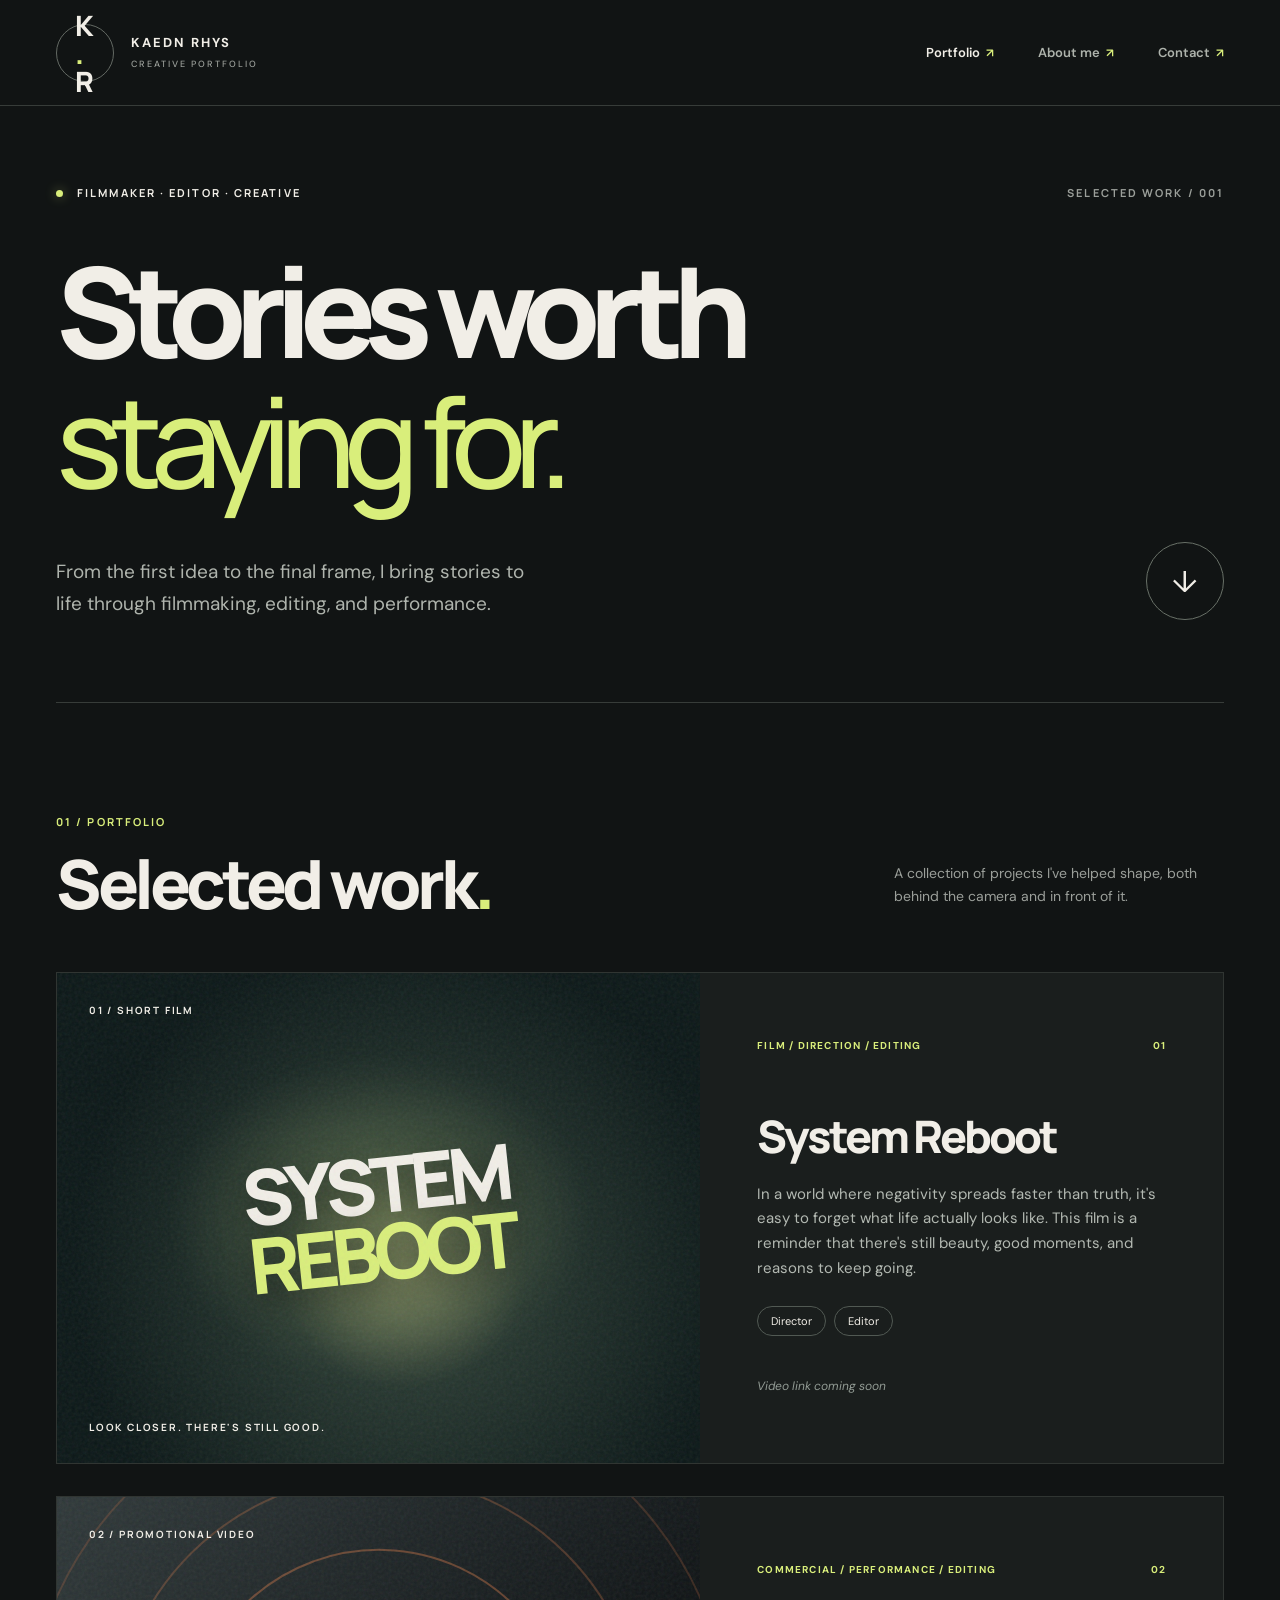
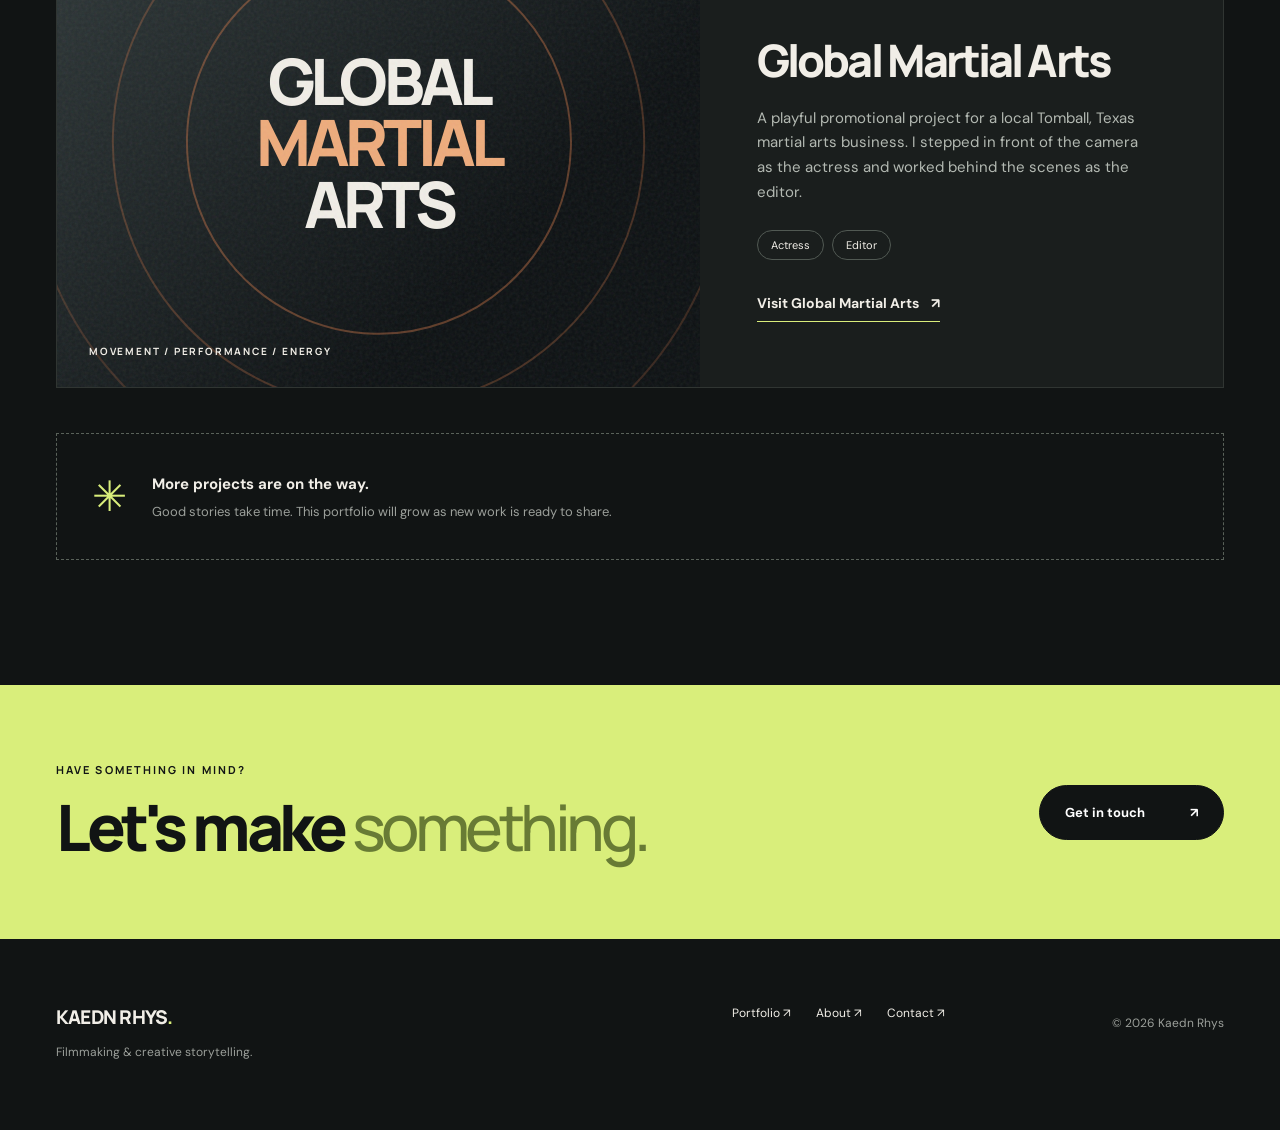
==== index.html @ 43d27c65 "Add files via upload" ====
<!doctype html>
<html lang="en">
<head>
  <meta charset="utf-8">
  <meta name="viewport" content="width=device-width, initial-scale=1">
  <meta name="theme-color" content="#111414">
  <meta name="description" content="Kaedn Rhys | Filmmaking, editing, performance, and creative storytelling.">
  <title>Portfolio | Kaedn Rhys</title>
  <link rel="icon" href="assets/favicon.svg" type="image/svg+xml">
  <link rel="stylesheet" href="assets/styles.css">
  <script src="assets/site.js" defer></script>
</head>
<body>
  <a class="skip-link" href="#main">Skip to content</a>
  <header class="site-header">
    <a class="brand" href="index.html" target="_blank" rel="noopener noreferrer" aria-label="Kaedn Rhys portfolio, opens in a new tab"><span class="brand-mark">K<span class="brand-dot">.</span>R</span><span class="brand-label">KAEDN RHYS <small>CREATIVE PORTFOLIO</small></span></a>
    <button class="menu-toggle" type="button" aria-expanded="false" aria-controls="primary-nav" aria-label="Toggle navigation"><span></span><span></span></button>
    <nav id="primary-nav" class="primary-nav" aria-label="Main navigation">
      <a class="active" aria-current="page" href="index.html" target="_blank" rel="noopener noreferrer">Portfolio <span class="nav-arrow">↗</span></a>
      <a href="about.html" target="_blank" rel="noopener noreferrer">About me <span class="nav-arrow">↗</span></a>
      <a href="contact.html" target="_blank" rel="noopener noreferrer">Contact <span class="nav-arrow">↗</span></a>
    </nav>
  </header>
  <main id="main">
    <section class="hero wrap" aria-labelledby="hero-title">
      <div class="hero-topline"><span class="eyebrow"><span class="status-dot"></span> FILMMAKER · EDITOR · CREATIVE</span><span class="eyebrow muted">SELECTED WORK / 001</span></div>
      <h1 id="hero-title">Stories worth<br><em>staying for.</em></h1>
      <div class="hero-bottom"><p>From the first idea to the final frame, I bring stories to life through filmmaking, editing, and performance.</p><a href="#work" class="round-link" aria-label="Jump to selected work, on this page"><span>↓</span></a></div>
      <div class="hero-rule"></div>
    </section>
    <section id="work" class="work-section wrap" aria-labelledby="work-heading">
      <div class="section-heading"><div><p class="eyebrow accent">01 / PORTFOLIO</p><h2 id="work-heading">Selected work<span class="small-period">.</span></h2></div><p>A collection of projects I've helped shape, both behind the camera and in front of it.</p></div>
      <article class="project-card"><div class="project-art reboot-art" aria-label="Decorative abstract design for System Reboot"><div class="art-grain"></div><div class="reboot-glow"></div><span class="art-corner">01 / SHORT FILM</span><div class="reboot-words">SYSTEM<br><i>REBOOT</i></div><span class="art-bottom">LOOK CLOSER. THERE'S STILL GOOD.</span></div><div class="project-details"><div class="project-meta"><span>FILM / DIRECTION / EDITING</span><span>01</span></div><h3>System Reboot</h3><p>In a world where negativity spreads faster than truth, it's easy to forget what life actually looks like. This film is a reminder that there's still beauty, good moments, and reasons to keep going.</p><div class="role-pills"><span>Director</span><span>Editor</span></div><div class="project-links"><span class="subtle-note">Video link coming soon</span></div></div></article>
      <article class="project-card"><div class="project-art martial-art" aria-label="Decorative athletic-inspired design for Global Martial Arts"><div class="art-grain"></div><span class="art-corner">02 / PROMOTIONAL VIDEO</span><div class="martial-rings"><span></span><span></span><span></span></div><div class="martial-words">GLOBAL<br><em>MARTIAL</em><br>ARTS</div><span class="art-bottom">MOVEMENT / PERFORMANCE / ENERGY</span></div><div class="project-details"><div class="project-meta"><span>COMMERCIAL / PERFORMANCE / EDITING</span><span>02</span></div><h3>Global Martial Arts</h3><p>A playful promotional project for a local Tomball, Texas martial arts business. I stepped in front of the camera as the actress and worked behind the scenes as the editor.</p><div class="role-pills"><span>Actress</span><span>Editor</span></div><div class="project-links"><a class="inline-link" href="https://teamglobalmma.com" target="_blank" rel="noopener noreferrer">Visit Global Martial Arts <span aria-hidden="true">↗</span></a></div></div></article>
      <div class="more-work"><span class="plus-icon">✳</span><div><strong>More projects are on the way.</strong><p>Good stories take time. This portfolio will grow as new work is ready to share.</p></div></div>
    </section>
    <section class="cta-strip"><div class="wrap cta-inner"><div><p class="eyebrow">HAVE SOMETHING IN MIND?</p><h2>Let's make <em>something.</em></h2></div><a class="pill-button" href="contact.html" target="_blank" rel="noopener noreferrer">Get in touch <span aria-hidden="true">↗</span></a></div></section>
  </main>
  <footer class="site-footer wrap"><div><span class="footer-brand">KAEDN RHYS<span class="accent">.</span></span><p>Filmmaking & creative storytelling.</p></div><div class="footer-links"><a href="index.html" target="_blank" rel="noopener noreferrer">Portfolio ↗</a><a href="about.html" target="_blank" rel="noopener noreferrer">About ↗</a><a href="contact.html" target="_blank" rel="noopener noreferrer">Contact ↗</a></div><span class="copyright">© <span data-year></span> Kaedn Rhys</span></footer>
</body>
</html>
---- assets/styles.css ----
@import url('https://fonts.googleapis.com/css2?family=DM+Sans:wght@400;500;600;700&family=Manrope:wght@400;500;600;700;800&display=swap');
:root{--bg:#111414;--panel:#1a1e1d;--text:#f1eee7;--muted:#9b9f9a;--accent:#d9ee7b;--line:#373c39;--font:'DM Sans',Arial,sans-serif;--display:'Manrope',Arial,sans-serif}*{box-sizing:border-box}html{scroll-behavior:smooth}body{margin:0;background:var(--bg);color:var(--text);font:16px/1.65 var(--font);-webkit-font-smoothing:antialiased}a{color:inherit;text-decoration:none}button,input,textarea,select{font:inherit}button,a,input,select,textarea{outline-offset:4px}::selection{background:var(--accent);color:#111414}.wrap{width:min(1320px,calc(100% - 112px));margin-inline:auto}.skip-link{position:absolute;left:12px;top:-60px;padding:10px;background:var(--accent);color:#111;z-index:100}.skip-link:focus{top:12px}.site-header{height:106px;padding:0 56px;display:flex;align-items:center;justify-content:space-between;border-bottom:1px solid var(--line)}.brand{display:flex;align-items:center;gap:17px}.brand-mark{font:800 28px/1 var(--display);letter-spacing:-.13em;border:1px solid #636963;border-radius:50%;display:grid;place-content:center;width:58px;height:58px;padding-right:5px}.brand-dot,.accent,.small-period{color:var(--accent)}.brand-label{display:flex;flex-direction:column;line-height:1.15;letter-spacing:.15em;font-size:13px;font-weight:700}.brand-label small{font-size:9px;letter-spacing:.22em;margin-top:8px;color:var(--muted);font-weight:500}.primary-nav{display:flex;gap:44px}.primary-nav a{font-size:13px;font-weight:600;color:#aeb3ac;transition:color .2s}.primary-nav a:hover,.primary-nav a.active{color:var(--text)}.nav-arrow{font-size:12px;color:var(--accent);margin-left:3px}.menu-toggle{display:none}.eyebrow{font:700 11px/1.5 var(--display);letter-spacing:.19em}.muted{color:var(--muted)}.hero{padding-top:79px}.hero-topline{display:flex;align-items:center;justify-content:space-between}.status-dot{width:7px;height:7px;display:inline-block;border-radius:50%;background:var(--accent);margin-right:10px;box-shadow:0 0 12px #d9ee7b77}.hero h1,.inner-hero h1{font:800 clamp(70px,9.8vw,155px)/1.04 var(--display);letter-spacing:-.095em;margin:43px 0 37px}.hero h1 em,.inner-hero h1 em,.cta-strip h2 em{color:var(--accent);font-weight:500;font-style:normal}.hero-bottom{display:flex;justify-content:space-between;align-items:flex-end;gap:40px}.hero-bottom p{max-width:490px;color:#afb4ad;font-size:19px;line-height:1.7;margin:0}.round-link{width:78px;height:78px;border:1px solid #687067;border-radius:50%;display:grid;place-content:center;font-size:30px;transition:background .2s,color .2s}.round-link:hover{background:var(--accent);color:var(--bg)}.hero-rule,.page-divider{height:1px;background:var(--line);margin-top:82px}.work-section{padding:100px 0 125px}.section-heading{display:flex;justify-content:space-between;align-items:end;gap:30px;margin-bottom:50px}.section-heading h2{font:800 clamp(42px,5.3vw,76px)/1.15 var(--display);letter-spacing:-.065em;margin:13px 0 0}.section-heading>p{max-width:330px;color:var(--muted);font-size:14px}.project-card{display:grid;grid-template-columns:1.23fr 1fr;min-height:490px;margin-bottom:32px;background:var(--panel);border:1px solid #303532}.project-art{min-height:490px;position:relative;isolation:isolate;overflow:hidden;padding:32px;display:flex;align-items:center;justify-content:center}.art-grain{position:absolute;inset:0;opacity:.13;z-index:3;background-image:url("data:image/svg+xml,%3Csvg viewBox='0 0 180 180' xmlns='http://www.w3.org/2000/svg'%3E%3Cfilter id='n'%3E%3CfeTurbulence type='fractalNoise' baseFrequency='.85' numOctaves='3' stitchTiles='stitch'/%3E%3C/filter%3E%3Crect width='100%25' height='100%25' filter='url(%23n)' opacity='.65'/%3E%3C/svg%3E")}.art-corner,.art-bottom{position:absolute;z-index:4;font:700 10px var(--display);letter-spacing:.18em}.art-corner{top:30px;left:32px}.art-bottom{bottom:29px;left:32px}.reboot-art{background:radial-gradient(circle at 54% 60%,#6c7656 0%,#25352e 27%,#0b1717 73%)}.reboot-glow{position:absolute;inset:15%;background:radial-gradient(ellipse at center,#e7ff9a42,transparent 65%);filter:blur(16px)}.reboot-words{position:relative;z-index:2;font:800 clamp(55px,6vw,105px)/.88 var(--display);letter-spacing:-.085em;text-align:center;transform:rotate(-6deg);text-shadow:0 12px 35px #0008}.reboot-words i{font-style:normal;color:var(--accent)}.martial-art{background:linear-gradient(135deg,#2f3839,#0c1012 70%)}.martial-rings{position:absolute;inset:0;display:grid;place-items:center;transform:rotate(-20deg)}.martial-rings span{position:absolute;width:60%;aspect-ratio:1;border:2px solid #dc7b4a65;border-radius:50%}.martial-rings span:nth-child(2){width:83%;border-color:#dc7b4a47}.martial-rings span:nth-child(3){width:110%;border-color:#dc7b4a35}.martial-words{font:800 clamp(44px,5vw,84px)/.96 var(--display);text-align:center;letter-spacing:-.075em;position:relative;z-index:2}.martial-words em{font-style:normal;color:#eeab7b}.project-details{padding:65px 57px;display:flex;align-items:flex-start;flex-direction:column}.project-meta{width:100%;display:flex;justify-content:space-between;gap:12px;color:var(--accent);font-size:10px;font-weight:700;letter-spacing:.12em}.project-details h3{font:800 clamp(32px,3.5vw,52px)/1.12 var(--display);letter-spacing:-.065em;margin:57px 0 20px}.project-details p{color:#b3b9b2;margin:0 0 25px;max-width:400px;font-size:15px}.role-pills{display:flex;flex-wrap:wrap;gap:8px;margin-bottom:30px}.role-pills span{font-size:11px;padding:5px 13px;border:1px solid #515953;border-radius:40px}.project-links{margin-top:auto}.inline-link{font-weight:700;font-size:14px;display:inline-flex;gap:12px;border-bottom:1px solid var(--accent);padding-bottom:6px}.inline-link:hover{color:var(--accent)}.subtle-note{color:#929b94;font-size:12px;font-style:italic}.more-work{display:flex;gap:25px;align-items:center;border:1px dashed #596159;padding:28px 35px;margin-top:45px}.more-work strong{font-size:15px}.more-work p{color:var(--muted);font-size:13px;margin:4px 0 0}.plus-icon{font-size:42px;color:var(--accent)}.cta-strip{background:var(--accent);color:#111414;padding:66px 0}.cta-inner{display:flex;justify-content:space-between;align-items:center;gap:30px}.cta-inner h2{font:800 clamp(38px,5vw,72px)/1.15 var(--display);letter-spacing:-.07em;margin:10px 0}.cta-inner h2 em{color:#687b35}.pill-button{display:inline-flex;justify-content:space-between;gap:45px;align-items:center;background:#111414;color:#fff;border:1px solid #111414;border-radius:50px;padding:16px 25px;font-size:13px;font-weight:700;cursor:pointer;transition:transform .2s,background .2s}.pill-button:hover{transform:translateY(-3px);background:#283129}.site-footer{padding-top:65px;padding-bottom:55px;display:grid;grid-template-columns:1fr 1fr auto;gap:20px;align-items:start}.footer-brand{font:800 19px var(--display);letter-spacing:-.04em}.site-footer p,.copyright{font-size:12px;color:var(--muted);margin-top:10px}.footer-links{display:flex;justify-content:center;gap:25px;font-size:12px}.footer-links a:hover{color:var(--accent)}.inner-hero{padding-top:100px;padding-bottom:0}.inner-hero h1{margin-top:35px;margin-bottom:34px}.page-intro{font-size:20px;color:#b3b9b2;max-width:540px;line-height:1.7}.page-divider{margin-top:80px}.about-grid{display:grid;grid-template-columns:.87fr 1.13fr;gap:9%;padding:98px 0 100px}.portrait-placeholder{min-height:590px;position:relative;display:grid;place-items:center;overflow:hidden;background:radial-gradient(circle at 30% 15%,#475b4d,#202b29 48%,#171d1b 90%)}.portrait-orbit{position:absolute;width:75%;aspect-ratio:1;border:1px solid #b4c68a7a;border-radius:50%;box-shadow:0 0 0 55px #a4c17b11,0 0 0 130px #a4c17b09}.portrait-initials{position:relative;font:800 clamp(95px,13vw,200px) var(--display);letter-spacing:-.13em;transform:translateX(-10px)}.portrait-initials span{color:var(--accent)}.portrait-label{position:absolute;bottom:22px;left:26px;font-size:10px;letter-spacing:.2em;color:#cbd0c4}.about-copy h2,.contact-sidebar h2{font:800 clamp(35px,4.5vw,62px)/1.16 var(--display);letter-spacing:-.065em;margin:14px 0 25px}.about-copy>p:not(.eyebrow),.contact-sidebar>p{color:#abb2aa;line-height:1.85;margin-bottom:23px}.expertise{margin:40px 0}.expertise>.eyebrow{color:var(--accent);margin-bottom:22px}.expertise-row{border-top:1px solid var(--line);padding:15px 3px;display:flex;gap:30px;align-items:center}.expertise-row:last-child{border-bottom:1px solid var(--line)}.expertise-row span{font-size:11px;color:var(--accent)}.expertise-row strong{font-size:15px}.quote-section{border-top:1px solid var(--line);padding:35px 0 95px}.quote-section p{font:600 clamp(27px,4vw,55px)/1.25 var(--display);letter-spacing:-.045em;max-width:850px;color:#bfc8b9}.contact-grid{padding:95px 0 145px;display:grid;grid-template-columns:.9fr 1.1fr;gap:12%}.asterisk{font-size:60px;color:var(--accent)}.contact-sidebar h2{margin-top:22px}.contact-sidebar>p{max-width:380px}.contact-sidebar .form-note{border-top:1px solid var(--line);padding-top:22px;margin-top:55px;font-size:13px;color:#8d958c}.contact-form{display:flex;flex-direction:column;gap:23px}.field-row{display:flex;flex-direction:column;gap:10px}.field-row label{font-size:13px;font-weight:700}.field-row label span{color:var(--accent)}.field-row input,.field-row select,.field-row textarea{width:100%;border:1px solid #46504a;border-radius:4px;background:#1c2220;color:var(--text);padding:16px 18px;transition:border-color .2s}.field-row input:focus,.field-row textarea:focus,.field-row select:focus{border-color:var(--accent);outline:1px solid var(--accent)}.field-row input::placeholder,.field-row textarea::placeholder{color:#838c84}.field-row textarea{resize:vertical;min-height:160px}.send-button{align-self:flex-start;margin-top:8px;background:var(--accent);color:var(--bg);border-color:var(--accent)}.send-button:hover{background:#edffb3}.form-status{font-size:13px;margin:0;color:var(--accent)}.honeypot{position:absolute;left:-9999px;opacity:0}.form-status.error{color:#ffb3a5}
@media(max-width:1000px){.wrap{width:min(100% - 64px,1320px)}.site-header{padding-inline:32px}.project-details{padding:44px 35px}.project-details h3{margin-top:40px}.project-card{grid-template-columns:1fr 1fr}.project-art{min-height:430px}.about-grid,.contact-grid{gap:6%}}
@media(max-width:700px){.wrap{width:calc(100% - 40px)}.site-header{height:78px;padding:0 20px}.brand-mark{height:45px;width:45px;font-size:22px}.brand-label{font-size:11px}.brand-label small{font-size:8px}.menu-toggle{display:flex;flex-direction:column;gap:6px;background:transparent;border:0;padding:12px;cursor:pointer}.menu-toggle span{width:23px;height:2px;background:var(--text)}.primary-nav{display:none;position:absolute;z-index:10;top:78px;left:0;right:0;background:#1d2220;padding:22px 25px;box-shadow:0 15px 25px #0007;flex-direction:column;gap:21px}.primary-nav.open{display:flex}.hero{padding-top:44px}.hero-topline .muted{display:none}.hero h1,.inner-hero h1{font-size:clamp(51px,12vw,89px);margin:34px 0}.hero-bottom p{font-size:15px}.round-link{width:54px;height:54px;flex-shrink:0}.hero-rule,.page-divider{margin-top:55px}.work-section{padding-top:65px;padding-bottom:80px}.section-heading{display:block}.section-heading h2{font-size:47px}.section-heading>p{margin-top:25px}.project-card{display:flex;flex-direction:column}.project-art{min-height:365px}.project-details{padding:30px 28px 37px;min-height:360px}.project-details h3{margin-top:28px}.reboot-words{font-size:65px}.martial-words{font-size:55px}.more-work{padding:20px}.cta-strip{padding:45px 0}.cta-inner{align-items:flex-start;flex-direction:column}.cta-inner h2{font-size:43px}.site-footer{grid-template-columns:1fr;gap:15px;padding:42px 0}.footer-links{justify-content:flex-start}.inner-hero{padding-top:62px}.page-intro{font-size:17px}.about-grid,.contact-grid{grid-template-columns:1fr;gap:45px;padding:60px 0 80px}.portrait-placeholder{min-height:410px}.portrait-initials{font-size:135px}.contact-grid{padding-bottom:85px}.contact-sidebar .form-note{margin-top:20px}.quote-section{padding-bottom:55px}}
@media(prefers-reduced-motion:reduce){html{scroll-behavior:auto}*,*::before,*::after{transition:none!important;animation:none!important}}
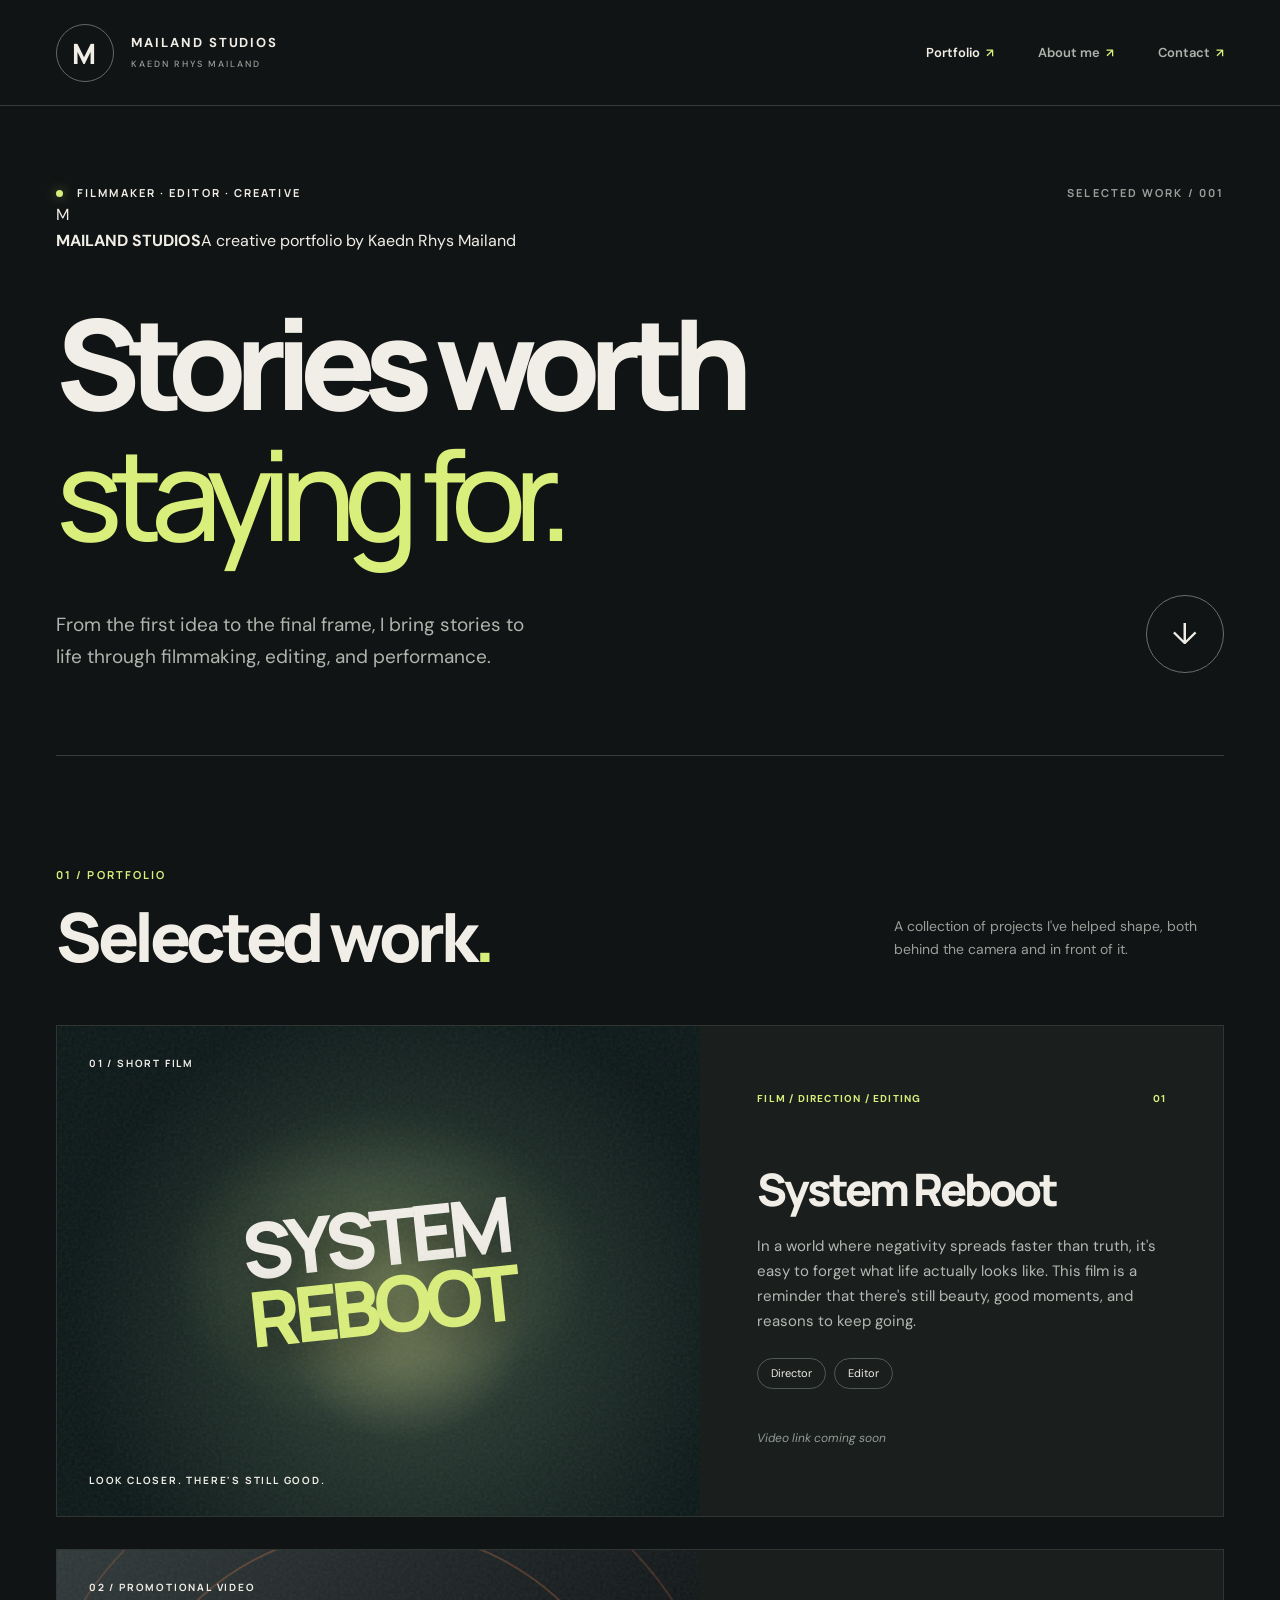
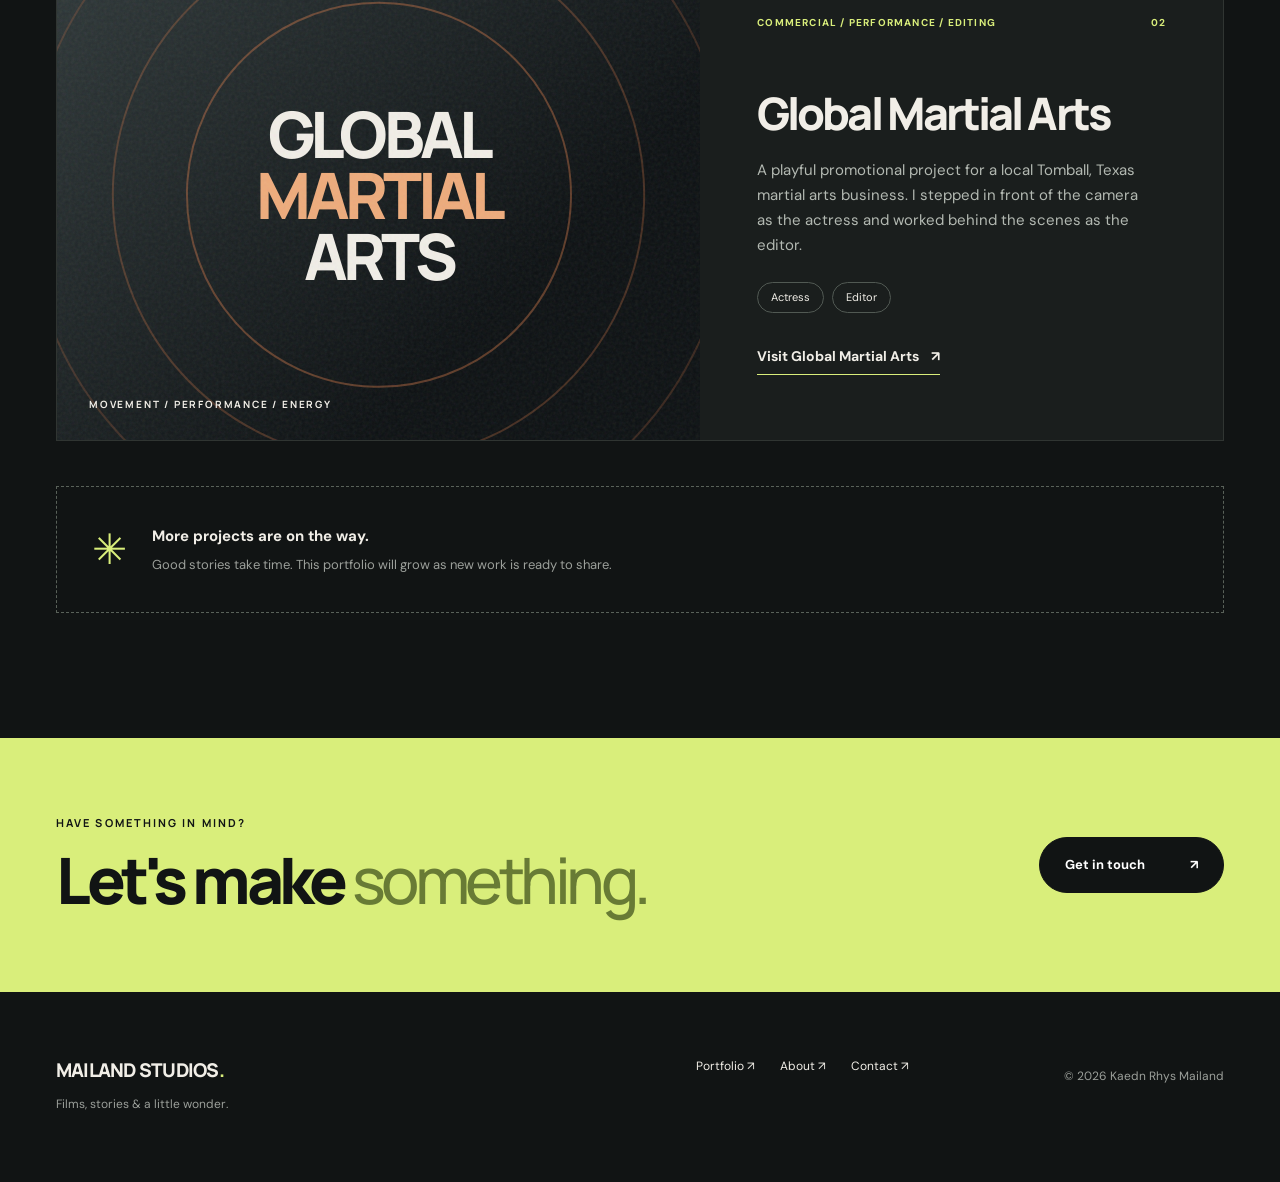
==== commit dd784f34: "Update index.html" ====
--- a/index.html
+++ b/index.html
@@ -3,17 +3,17 @@
 <head>
   <meta charset="utf-8">
   <meta name="viewport" content="width=device-width, initial-scale=1">
-  <meta name="theme-color" content="#111414">
-  <meta name="description" content="Kaedn Rhys | Filmmaking, editing, performance, and creative storytelling.">
-  <title>Portfolio | Kaedn Rhys</title>
+  <meta name="theme-color" content="#283a4b">
+  <meta name="description" content="Kaedn Rhys Mailand | Filmmaking, editing, performance, and creative storytelling.">
+  <title>Portfolio | Kaedn Rhys Mailand</title>
   <link rel="icon" href="assets/favicon.svg" type="image/svg+xml">
-  <link rel="stylesheet" href="assets/styles.css">
+  <link rel="stylesheet" href="assets/styles.css?v=2">
   <script src="assets/site.js" defer></script>
 </head>
 <body>
   <a class="skip-link" href="#main">Skip to content</a>
   <header class="site-header">
-    <a class="brand" href="index.html" target="_blank" rel="noopener noreferrer" aria-label="Kaedn Rhys portfolio, opens in a new tab"><span class="brand-mark">K<span class="brand-dot">.</span>R</span><span class="brand-label">KAEDN RHYS <small>CREATIVE PORTFOLIO</small></span></a>
+    <a class="brand" href="index.html" target="_blank" rel="noopener noreferrer" aria-label="Kaedn Rhys Mailand portfolio, opens in a new tab"><span class="brand-mark"><span class="studio-monogram" aria-hidden="true">M</span></span><span class="brand-label">MAILAND STUDIOS <small>KAEDN RHYS MAILAND</small></span></a>
     <button class="menu-toggle" type="button" aria-expanded="false" aria-controls="primary-nav" aria-label="Toggle navigation"><span></span><span></span></button>
     <nav id="primary-nav" class="primary-nav" aria-label="Main navigation">
       <a class="active" aria-current="page" href="index.html" target="_blank" rel="noopener noreferrer">Portfolio <span class="nav-arrow">↗</span></a>
@@ -24,6 +24,7 @@
   <main id="main">
     <section class="hero wrap" aria-labelledby="hero-title">
       <div class="hero-topline"><span class="eyebrow"><span class="status-dot"></span> FILMMAKER · EDITOR · CREATIVE</span><span class="eyebrow muted">SELECTED WORK / 001</span></div>
+      <div class="hero-identity"><span class="hero-monogram" aria-hidden="true">M</span><div><strong>MAILAND STUDIOS</strong><span>A creative portfolio by Kaedn Rhys Mailand</span></div></div>
       <h1 id="hero-title">Stories worth<br><em>staying for.</em></h1>
       <div class="hero-bottom"><p>From the first idea to the final frame, I bring stories to life through filmmaking, editing, and performance.</p><a href="#work" class="round-link" aria-label="Jump to selected work, on this page"><span>↓</span></a></div>
       <div class="hero-rule"></div>
@@ -36,6 +37,6 @@
     </section>
     <section class="cta-strip"><div class="wrap cta-inner"><div><p class="eyebrow">HAVE SOMETHING IN MIND?</p><h2>Let's make <em>something.</em></h2></div><a class="pill-button" href="contact.html" target="_blank" rel="noopener noreferrer">Get in touch <span aria-hidden="true">↗</span></a></div></section>
   </main>
-  <footer class="site-footer wrap"><div><span class="footer-brand">KAEDN RHYS<span class="accent">.</span></span><p>Filmmaking & creative storytelling.</p></div><div class="footer-links"><a href="index.html" target="_blank" rel="noopener noreferrer">Portfolio ↗</a><a href="about.html" target="_blank" rel="noopener noreferrer">About ↗</a><a href="contact.html" target="_blank" rel="noopener noreferrer">Contact ↗</a></div><span class="copyright">© <span data-year></span> Kaedn Rhys</span></footer>
+  <footer class="site-footer wrap"><div><span class="footer-brand">MAILAND STUDIOS<span class="accent">.</span></span><p>Films, stories & a little wonder.</p></div><div class="footer-links"><a href="index.html" target="_blank" rel="noopener noreferrer">Portfolio ↗</a><a href="about.html" target="_blank" rel="noopener noreferrer">About ↗</a><a href="contact.html" target="_blank" rel="noopener noreferrer">Contact ↗</a></div><span class="copyright">© <span data-year></span> Kaedn Rhys Mailand</span></footer>
 </body>
 </html>
